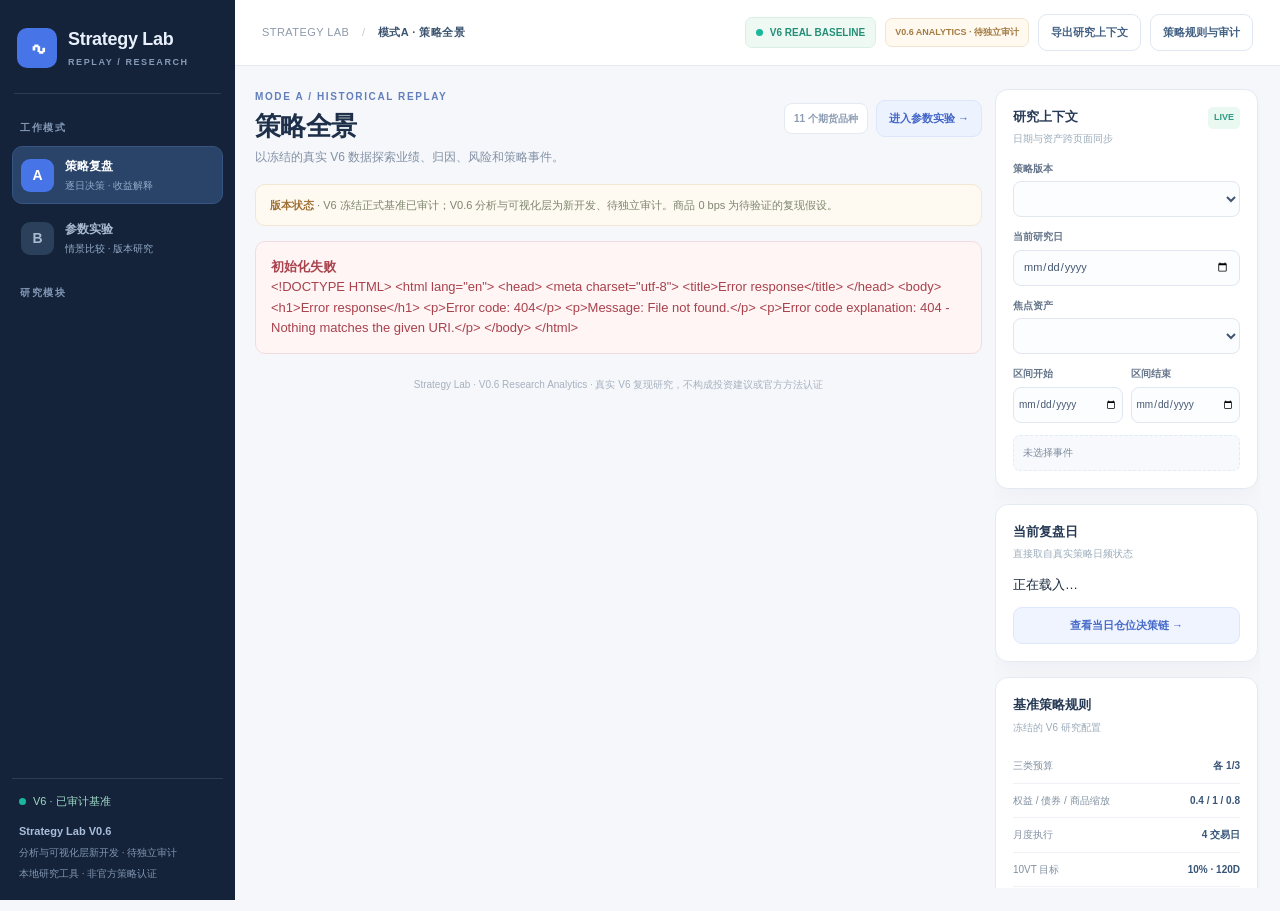
==== frontend/index.html @ ce80e4d6 "Add Strategy Lab V0.6 research analytics workstation" ====
<!doctype html>
<html lang="zh-CN">
<head>
  <meta charset="utf-8">
  <meta name="viewport" content="width=device-width, initial-scale=1">
  <title>Strategy Lab · V0.6 Research Analytics</title>
  <link rel="stylesheet" href="styles.css?v=0.6.0">
</head>
<body>
  <aside class="sidebar">
    <div class="brand"><div class="brand-mark">∿</div><div><h1>Strategy Lab</h1><p>REPLAY / RESEARCH</p></div></div>
    <div class="sidebar-divider"></div>
    <div class="nav-caption">工作模式</div>
    <div class="mode-choices" aria-label="工作模式">
      <button class="mode-button active" data-mode="A" type="button"><span class="mode-letter">A</span><span><strong>策略复盘</strong><small>逐日决策 · 收益解释</small></span></button>
      <button class="mode-button" data-mode="B" type="button"><span class="mode-letter">B</span><span><strong>参数实验</strong><small>情景比较 · 版本研究</small></span></button>
    </div>
    <div class="nav-caption">研究模块</div>
    <nav id="nav" aria-label="研究模块"></nav>
    <div class="sidebar-note"><div class="version-pill"><span class="dot"></span> V6 · 已审计基准</div><strong>Strategy Lab V0.6</strong><span>分析与可视化层新开发 · 待独立审计</span><span>本地研究工具 · 非官方策略认证</span></div>
  </aside>
  <main class="workspace">
    <header class="topbar">
      <div class="breadcrumb">STRATEGY LAB <span>/</span> <strong id="breadcrumbTitle">模式A · 策略全景</strong></div>
      <div class="topbar-actions">
        <span class="source-state"><span class="dot"></span> V6 REAL BASELINE</span><span class="layer-state">V0.6 ANALYTICS · 待独立审计</span>
        <button id="exportContext" type="button" class="ghost-button">导出研究上下文</button>
        <button id="rulesBtn" type="button" class="ghost-button">策略规则与审计</button>
      </div>
    </header>
    <div class="workspace-body">
      <div class="canvas">
        <section class="hero">
          <div><span class="eyebrow" id="pageEyebrow">MODE A / HISTORICAL REPLAY</span><h2 id="title">策略全景</h2><p id="subtitle">以冻结的真实 V6 数据探索业绩、归因、风险和策略事件。</p></div>
          <div class="hero-tools"><span class="small-pill">11 个期货品种</span><button class="subtle-button" type="button" id="modeJump">进入参数实验 →</button></div>
        </section>
        <div class="data-note"><strong>版本状态</strong> · V6 冻结正式基准已审计；V0.6 分析与可视化层为新开发、待独立审计。商品 0 bps 为待验证的复现假设。</div>
        <section id="content" class="content" aria-live="polite"><div class="loading-card">正在读取 V6 research snapshot…</div></section>
      <footer class="main-foot">Strategy Lab · V0.6 Research Analytics · 真实 V6 复现研究，不构成投资建议或官方方法认证</footer>
      </div>
      <aside class="rightcol" aria-label="全局研究控制台">
        <section class="panel side-panel">
          <div class="side-heading"><div><h3>研究上下文</h3><p>日期与资产跨页面同步</p></div><span class="tiny-indicator">LIVE</span></div>
          <section class="research-context" aria-label="Research Context">
            <label>策略版本<select id="strategyVersion"></select></label>
            <label>当前研究日<input id="selectedDate" type="date"></label>
            <label>焦点资产<select id="selectedAsset"></select></label>
            <div class="field-row"><label>区间开始<input id="fromDate" type="date"></label><label>区间结束<input id="toDate" type="date"></label></div>
            <div class="context-event" id="contextEvent">未选择事件</div>
          </section>
        </section>
        <section class="panel side-panel">
          <div class="side-heading"><div><h3>当前复盘日</h3><p>直接取自真实策略日频状态</p></div></div>
          <div id="sideDailySummary" class="side-daily-summary">正在载入…</div>
          <button class="side-action" type="button" data-open-page="1">查看当日仓位决策链 →</button>
        </section>
        <section class="panel side-panel">
          <div class="side-heading"><div><h3>基准策略规则</h3><p>冻结的 V6 研究配置</p></div></div>
          <div class="rule-sheet"><div><span>三类预算</span><b>各 1/3</b></div><div><span>权益 / 债券 / 商品缩放</span><b>0.4 / 1 / 0.8</b></div><div><span>月度执行</span><b>4 交易日</b></div><div><span>10VT 目标</span><b>10% · 120D</b></div><div><span>Cap</span><b>10VT 之前</b></div><div><span>商品成本</span><b>0bps · 待核</b></div></div>
          <button class="side-action" type="button" id="rulesFromSide">查看完整规则 →</button>
        </section>
        <section class="panel side-panel mode-helper"><div class="side-heading"><div><h3>两种研究模式</h3><p>A 解释历史，B 比较反事实</p></div></div><div class="helper-row"><b>A</b><span>研究某天为什么持有这个仓位</span></div><div class="helper-row"><b>B</b><span>仅修改实验配置，后端真实重跑</span></div><button class="side-action" data-mode-switch="B" type="button">切换到参数实验 →</button></section>
      </aside>
    </div>
  </main>
  <dialog id="rulesDialog"><div class="dialog-head"><div><span class="eyebrow">SOURCE OF TRUTH</span><h3>V6 规则与审计状态</h3></div><button class="close" type="button" aria-label="关闭">×</button></div><div id="rulesBody"></div></dialog>
  <script>window.DEMO_MODE=false;</script>
  <script src="app.js?v=0.5.1"></script>
</body>
</html>
---- frontend/styles.css ----
/* Strategy Lab V0.5.1 — research-light interface, based on V0.3 reference visual language.
   This file changes presentation only. All official values remain served by V6 APIs. */
:root {
  --nav:#142339;--nav-hover:#213650;--nav-line:#293e56;
  --bg:#f5f7fb;--panel:#fff;--panel-soft:#f9fbfe;
  --text:#1a2a3f;--text-strong:#233752;--muted:#8090a6;--soft:#647890;
  --line:#e4eaf2;--line-strong:#d4dfeb;
  --blue:#476de0;--blue-fade:#edf2ff;--cyan:#139b85;--cyan2:#158f80;
  --orange:#cc9752;--red:#c96c78;--green:#189679;--purple:#8b76c9;
  --shadow:0 8px 28px rgba(24,40,70,.035);--radius:13px;
}
* {box-sizing:border-box}
html{background:var(--bg);scroll-behavior:smooth}
body{margin:0;min-height:100vh;display:grid;grid-template-columns:235px minmax(0,1fr);background:var(--bg);font:13px/1.55 Inter,-apple-system,BlinkMacSystemFont,"Segoe UI","PingFang SC","Microsoft YaHei",sans-serif;color:var(--text)}
button, input, select{font:inherit}
button{cursor:pointer}
button:disabled{cursor:not-allowed;opacity:.5}
button:focus-visible,input:focus-visible,select:focus-visible{outline:3px solid #a9bef3;outline-offset:2px}
.sidebar{background:var(--nav);color:#e8f0fc;position:sticky;top:0;height:100vh;z-index:20;display:flex;flex-direction:column;padding:24px 15px 19px;overflow:auto;scrollbar-width:thin;scrollbar-color:#3d536b transparent}
.brand{display:flex;align-items:center;gap:11px;padding:2px 5px 4px}
.brand-mark{height:40px;width:40px;border-radius:10px;display:grid;place-items:center;background:#4775e7;color:#fff;font-size:26px;line-height:1;font-weight:800}
.brand h1{font-size:18px;margin:0;letter-spacing:-.3px}.brand p{font-size:9px;color:#859bb8;letter-spacing:1.6px;margin:2px 0 0;font-weight:700}
.sidebar-divider{height:1px;background:var(--nav-line);margin:19px 2px 9px}
.nav-caption{font-size:10px;color:#8499b7;letter-spacing:1.5px;font-weight:700;margin:17px 8px 11px}
.mode-choices{display:grid;gap:5px}
.mode-button{display:flex;width:100%;align-items:center;gap:11px;background:none;border:1px solid transparent;color:#a9bbd0;text-align:left;padding:10px 8px;border-radius:10px}
.mode-button:hover{background:#20344e;color:white}.mode-button.active{color:#fff;background:#294369;border-color:#365583}
.mode-letter{display:grid;place-items:center;width:33px;height:33px;background:#2a405b;border-radius:9px;font-size:14px;font-weight:800;flex:none}.mode-button.active .mode-letter{background:#4775e7}
.mode-button strong,.mode-button small{display:block}.mode-button strong{font-size:12px}.mode-button small{font-size:10px;color:#91a8c6;margin-top:2px}
#nav{display:grid;gap:4px}#nav button{display:flex;gap:10px;align-items:center;padding:10px 11px;border-radius:8px;text-align:left;border:0;background:transparent;color:#a8b9ce;font-size:12px;width:100%}
#nav button:hover{background:var(--nav-hover);color:#f8faff}#nav button.active{background:#243b57;color:#fff;font-weight:750}
.nav-index{width:17px;font-size:10px;color:#6d89aa;font-variant-numeric:tabular-nums}#nav button.active .nav-index{color:#adc4ff}
.sidebar-note{display:grid;gap:5px;margin-top:auto;border-top:1px solid var(--nav-line);padding:14px 7px 0;color:#8196b2;font-size:10px}
.sidebar-note strong{color:#aabfdd;font-size:11px;margin-top:8px}.version-pill{display:flex;align-items:center;gap:7px;font-size:11px;color:#9dd9c5}.dot{height:7px;width:7px;border-radius:50%;background:#1ab89a;display:inline-block;flex:none}
.workspace{min-width:0}
.topbar{height:66px;position:sticky;top:0;z-index:15;padding:0 27px;background:rgba(255,255,255,.97);border-bottom:1px solid var(--line);display:flex;align-items:center;justify-content:space-between;gap:12px}
.breadcrumb{color:#8d9aab;font-size:11px;letter-spacing:.04em}.breadcrumb span{margin:0 9px;color:#c0c9d4}.breadcrumb strong{color:#3b536f}
.topbar-actions{display:flex;align-items:center;gap:9px}.source-state{display:flex;align-items:center;gap:7px;padding:7px 10px;border-radius:7px;color:#258e77;background:#eef9f4;border:1px solid #d9efe6;font-size:10px;font-weight:750;white-space:nowrap}
.ghost-button,.subtle-button,.secondary-button,.side-action,.primary-button,.icon-button{border-radius:9px;padding:9px 12px;font-size:11px;font-weight:700;border:1px solid #dfe7f0;background:#fff;color:#426083;transition:.15s}
.ghost-button:hover,.side-action:hover,.secondary-button:hover{background:#f2f6ff;border-color:#bed0f4}.subtle-button{background:#edf2ff;border-color:#dce6fc;color:#4265c8}.subtle-button:hover{background:#dfe9ff}
.primary-button{background:var(--blue);color:#fff;border-color:var(--blue)}.primary-button:hover{background:#385ccb}
.workspace-body{display:grid;grid-template-columns:minmax(0,1fr) 292px;gap:17px;align-items:start;max-width:1920px;margin:auto;padding:25px 26px 38px}
.canvas{min-width:0}.hero{display:flex;justify-content:space-between;align-items:start;gap:12px;margin-bottom:17px}.eyebrow{display:block;font-size:10px;letter-spacing:1.6px;font-weight:800;color:#627fba;margin-bottom:5px}.hero h2{font-size:26px;line-height:1.25;letter-spacing:-.55px;margin:0 0 6px;font-weight:780;color:#1e3049}.hero p{color:#8290a3;margin:0;font-size:12px}.hero-tools{display:flex;gap:8px;align-items:center;padding-top:11px;white-space:nowrap}.small-pill{background:#fff;border:1px solid var(--line);border-radius:8px;color:#8b9bb1;padding:7px 9px;font-size:10px;font-weight:700}
.data-note{padding:11px 14px;color:#7d856e;background:#fffaf1;border:1px solid #f1e7d3;border-radius:10px;margin-bottom:15px;font-size:11px;line-height:1.7}.data-note strong{color:#9e7035}
.content{display:grid;gap:15px;min-width:0;align-items:start}
.main-foot{color:#a6b1bf;font-size:10px;text-align:center;margin-top:23px}
.rightcol{display:grid;gap:15px;position:sticky;top:83px;overflow:auto;max-height:calc(100vh - 101px);scrollbar-width:thin;scrollbar-color:#d1dce9 transparent;padding-right:2px;min-width:0}
.panel,.kpi,.metric-box{background:var(--panel);border:1px solid var(--line);box-shadow:var(--shadow);border-radius:var(--radius);min-width:0}
.panel{padding:19px}.side-panel{padding:17px}.side-heading{display:flex;justify-content:space-between;align-items:start;gap:8px;margin-bottom:14px}.side-heading h3{margin:0;font-size:13px}.side-heading p{font-size:10px;color:#9aabba;margin:4px 0 0}.tiny-indicator{font-size:9px;font-weight:700;color:#319b86;background:#e9f8f1;border-radius:5px;padding:4px 6px}
.research-context{display:grid;gap:12px}.research-context label{display:grid;gap:5px;font-size:10px;font-weight:750;color:#64748a}.research-context input,.research-context select,.form-grid input,.form-grid select,.filters select,.filters input{width:100%;min-width:0;height:36px;border:1px solid #e0e7f0;border-radius:8px;background:#fcfdff;color:#435670;padding:7px 9px;font-size:11px;font-weight:500}
.research-context input:focus,.research-context select:focus{border-color:#96b1f3}.field-row{display:grid;grid-template-columns:1fr 1fr;gap:8px}.field-row label input{padding:6px 4px;font-size:10px}
.context-event{font-size:10px;color:#7b8a9c;border:1px dashed #e2eaf6;border-radius:7px;background:#f7f9fd;padding:9px;line-height:1.6;min-height:36px;overflow-wrap:anywhere}
.side-daily-summary{margin-bottom:12px}.side-date{font-size:20px;font-weight:800;color:#3559a8;margin:1px 0 10px}.side-stat{display:flex;justify-content:space-between;gap:8px;padding:9px 0;border-bottom:1px solid #edf1f6;font-size:11px}.side-stat span{color:#8494a8}.side-stat b{font-variant-numeric:tabular-nums;color:#354d6e}.side-stat b.positive{color:var(--green)}.side-stat b.negative{color:var(--red)}
.side-action{width:100%;text-align:center;font-size:11px;color:#456aca;background:#f0f4ff;border-color:#dce7fd}.rule-sheet>div{display:flex;gap:8px;justify-content:space-between;border-bottom:1px solid #eef2f6;padding:9px 0;font-size:10px}.rule-sheet>div:last-child{border-bottom:0}.rule-sheet span{color:#8190a2}.rule-sheet b{font-size:10px;white-space:nowrap;color:#385578}.rule-sheet+.side-action{margin-top:12px}.helper-row{display:flex;gap:9px;align-items:center;padding:8px 0;color:#7d8ea2;font-size:10px}.helper-row b{background:#edf1fb;color:#5375c5;width:24px;height:24px;border-radius:7px;display:grid;place-items:center;font-size:12px}.mode-helper .side-action{margin-top:11px}
.kpi-grid{display:grid;grid-template-columns:repeat(4,minmax(0,1fr));gap:11px}.kpi{min-height:95px;padding:15px 16px}.kpi .label{color:#8090a6;font-size:11px}.kpi .value{font-size:23px;line-height:1.25;font-weight:790;margin:9px 0 6px;letter-spacing:-.6px;font-variant-numeric:tabular-nums;color:#2a3d58;overflow-wrap:anywhere}.kpi .sub{font-size:10px;color:#9ca9b9}.kpi.accent .value{color:#456bd3}.kpi.negative .value{color:#c86e7b}.overview-kpis .kpi{min-height:111px}.secondary-kpis .kpi{min-height:89px;padding:13px}.secondary-kpis .kpi .value{font-size:19px}
.grid2{display:grid;grid-template-columns:minmax(0,1.15fr) minmax(0,.85fr);gap:15px;align-items:start}.overview-featured{grid-template-columns:minmax(0,1.38fr) minmax(0,.72fr)}.grid3{display:grid;grid-template-columns:repeat(3,minmax(0,1fr));gap:15px}
.panel-head{display:flex;align-items:start;justify-content:space-between;gap:10px;margin-bottom:14px}.panel-head>div:first-child{margin-right:auto}.panel h3{font-size:13px;font-weight:750;margin:0;color:#273a55}.panel h4{font-size:12px;color:#4e6787;margin:0}.panel .desc,.muted{color:#96a2b3}.desc{font-size:10px;line-height:1.6;margin:5px 0 0}.panel-actions{display:flex;gap:6px;align-items:center}
.chart{display:block;width:100%;min-height:190px}.chart text{font-family:inherit}.chart-grid{stroke:#e9edf4;stroke-width:1;stroke-dasharray:4 4}.chart-axis{fill:#96a5b6;font-size:10px}.chart-line{stroke:var(--blue);fill:none;stroke-width:2.5;stroke-linecap:round;stroke-linejoin:round}.chart-line.secondary{stroke:#21a18b;stroke-width:2;opacity:.85}.chart-marker{fill:#e1a35a;stroke:white;stroke-width:2}.legend{display:flex;gap:15px;flex-wrap:wrap;color:#8090a5;font-size:10px;margin:8px 0 4px}.legend span:before{content:"";background:#476de0;display:inline-block;height:8px;width:8px;border-radius:50%;margin-right:6px}.legend span:nth-child(2):before{background:#20a18b}.legend span:nth-child(3):before{background:#d6a35e}
.scrub-top{display:flex;align-items:center;justify-content:space-between;margin-top:13px;color:#92a0af;font-size:10px}.scrub-top strong{color:#3d62b2;font-size:11px}.date-scrub{width:100%;accent-color:var(--blue);margin:11px 0 2px}
.daily-inspector{display:grid;gap:12px}.inspector-date{font-size:18px;font-weight:800;color:#38547c;display:flex;align-items:center;justify-content:space-between;gap:8px}.inspector-kpis{display:grid;grid-template-columns:1fr 1fr;gap:8px}.inspector-kpis>div{padding:11px;border:1px solid #e8edf4;border-radius:9px;background:#f8fafd}.inspector-kpis small{display:block;color:#8e9eae;font-size:10px}.inspector-kpis strong{display:block;font-size:17px;margin-top:6px;color:#37516f}.inspector-kpis strong.positive,.positive{color:var(--green)!important}.inspector-kpis strong.negative,.negative{color:var(--red)!important}
.section-title{font-size:10px;letter-spacing:.6px;color:#8898ac;font-weight:700;margin:2px 0 0}.holdings-bars{display:grid;gap:5px}.holding-row{width:100%;display:grid;grid-template-columns:26px minmax(0,1fr) 55px;gap:8px;align-items:center;padding:5px 4px;background:none;border:0;text-align:left;font-size:10px;color:#60748f}.holding-row:hover{background:#f7faff}.holding-row strong{text-align:right;font-variant-numeric:tabular-nums;color:#345076}.holding-track{background:#eef2f8;border-radius:5px;height:10px;overflow:hidden}.holding-track i{display:block;height:100%;border-radius:4px}.research-steps{display:grid;gap:10px;margin-bottom:14px}.research-steps>div{display:flex;gap:10px;padding:9px;border:1px solid #e9eef5;border-radius:8px;background:#fcfdff}.research-steps>div>span{background:#eaf0ff;color:#476bcf;border-radius:8px;width:26px;height:26px;display:grid;place-items:center;font-size:10px;font-weight:800}.research-steps section{display:grid;gap:2px}.research-steps strong{font-size:11px}.research-steps small{font-size:10px;color:#8998a9}.research-steps+.primary-button{width:100%}
.loading-card,.empty-state{border:1px dashed var(--line-strong);background:#fff;border-radius:12px;color:#8c9aac;padding:32px;text-align:center}
.table-wrap{overflow:auto;border:1px solid #e7edf5;border-radius:9px;max-height:590px}table{border-collapse:collapse;min-width:100%;font-size:11px}thead{background:#f8fafc;position:sticky;top:0;z-index:2}th,td{white-space:nowrap;text-align:right;border-bottom:1px solid #edf0f5;padding:10px 11px;font-variant-numeric:tabular-nums}th{color:#8392a6;font-weight:750}td{color:#52647c}td:first-child,th:first-child{text-align:left}tr:hover td{background:#fafcff}tr:last-child td{border-bottom:0}
.badge{display:inline-flex;align-items:center;background:#f1f4f9;border:1px solid #e4eaf2;border-radius:6px;color:#7c8da3;padding:4px 7px;font-size:9px;font-weight:700}.badge.success{background:#e9f7f0;color:#268e72;border-color:#d3eddf}.badge.warn{background:#fff6e7;color:#b08744;border-color:#f3e4cb}.badge.neutral{color:#7b8b9f;background:#f5f7fa;border-color:#e8ecf2}.badge.danger{color:#c47174;background:#fff0ef;border-color:#f3dedd}
.quick-grid{display:grid;grid-template-columns:repeat(2,minmax(0,1fr));gap:8px}.quick-card{background:#f9fbfe;border:1px solid #e8edf5;border-radius:9px;padding:12px;text-align:left;display:grid;gap:5px}.quick-card strong{font-size:11px;color:#324d6d}.quick-card span{font-size:10px;color:#8797ac;overflow-wrap:anywhere}.quick-card:hover{background:#eef3ff;border-color:#b5c7f1}
.decision-hero{display:grid;grid-template-columns:minmax(140px,.95fr) repeat(4,minmax(0,1fr));gap:10px}.asset-hero{border:1px solid #d6e2f7;background:#eaf1ff;border-radius:12px;padding:15px}.asset-hero .class{font-size:10px;color:#6882b2}.asset-hero .symbol{font-size:27px;color:#385bc0;font-weight:800}.metric-box{padding:13px;display:grid;align-content:center}.metric-box span{font-size:10px;color:#91a1b1}.metric-box strong{font-size:19px;color:#344a67;margin-top:8px;overflow-wrap:anywhere}
.pipeline{display:grid;grid-template-columns:repeat(5,minmax(0,1fr));gap:8px}.pipe-step{border:1px solid #e4eaf3;border-radius:9px;background:#fafbfe;padding:12px 10px;text-align:left;min-height:75px;color:#456079;position:relative}.pipe-step:hover,.pipe-step.active{background:#edf2ff;border-color:#adc1f4}.pipe-step .n{font-size:9px;color:#95a7bf}.pipe-step strong{display:block;font-size:11px;color:#304d75;margin:5px 0}.pipe-step .mini{display:block;color:#748bb4;font-size:10px}.pipe-step:not(:last-child):after{content:"→";position:absolute;right:-8px;top:50%;z-index:1;color:#8499b5;font-weight:700}
.detail-grid{display:grid;grid-template-columns:repeat(2,minmax(0,1fr));gap:9px}.detail-item{background:#f9fbfd;border:1px solid #e9eef4;border-radius:9px;padding:10px;min-width:0}.detail-item .k{font-size:10px;color:#899bb0}.detail-item .v{font-size:12px;color:#3d5779;overflow-wrap:anywhere;font-weight:750;margin-top:6px}.formula{margin-top:12px;background:#f4f7ff;border:1px solid #e2e9fa;color:#476184;border-radius:9px;padding:12px;font-size:11px;line-height:1.9;overflow-wrap:anywhere}.time-warning{margin-top:11px;padding:11px 12px;border:1px solid #f1e2c9;border-radius:9px;background:#fff9f0;color:#9c773d;font-size:11px}
.event-layout{display:grid;grid-template-columns:210px minmax(0,1fr);gap:12px}.event-layout>.panel:last-child{grid-column:1/-1}.filters{display:grid;gap:12px}.filters label{display:grid;gap:5px;color:#71849b;font-size:10px}.event-list{display:grid;gap:7px;max-height:600px;overflow:auto;padding-right:4px}.event-list.compact{max-height:390px}.event-row{display:grid;grid-template-columns:88px 85px minmax(0,1fr) 45px;gap:8px;align-items:center;border:1px solid #e8edf5;border-radius:9px;padding:10px 9px;color:#4e6481;text-align:left;background:#fcfdff}.event-row:hover,.event-row.active{border-color:#adc4f1;background:#f5f8ff}.event-row .date{font-size:10px;color:#7d90a9;font-variant-numeric:tabular-nums}.event-row .type{font-size:9px;color:#397abb}.event-row .title{font-size:10px;overflow:hidden;white-space:nowrap;text-overflow:ellipsis}.severity{height:5px;width:42px;overflow:hidden;background:#edf0f5;border-radius:4px}.severity i{height:100%;display:block;background:#dba069}.event-detail{display:grid;gap:11px}.event-detail .big-date{font-size:21px;font-weight:800;color:#315a9a}.event-actions{display:flex;gap:8px;flex-wrap:wrap}
.bar-list{display:grid;gap:8px}.bar-row{display:grid;grid-template-columns:70px minmax(0,1fr) 75px;gap:8px;align-items:center}.bar-row .name{font-size:10px;color:#73869c}.bar-track{height:13px;border-radius:5px;background:#eef2f7;position:relative;overflow:hidden}.bar-zero{position:absolute;left:50%;top:0;bottom:0;width:1px;background:#b6c2d0}.bar-fill{position:absolute;top:0;bottom:0;border-radius:3px}.bar-fill.pos{left:50%;background:#1a9b83}.bar-fill.neg{right:50%;background:#d07b85}.bar-value{font-size:10px;text-align:right;font-variant-numeric:tabular-nums}
.roll-timeline{display:flex;overflow:auto;padding:11px 0;gap:0}.roll-block{min-width:156px;border-top:2px solid #c9d7ee;padding:13px 9px 5px;position:relative}.roll-block:before{content:"";position:absolute;width:8px;height:8px;border-radius:50%;left:9px;top:-5px;background:#567bcf}.roll-block .rdate{font-size:10px;color:#8596ae}.roll-block strong{display:block;color:#3e597d;font-size:11px;margin:6px 0}.roll-block span{color:#8194a9;font-size:9px}.timing-diagram{display:grid;grid-template-columns:repeat(5,minmax(0,1fr));gap:6px;align-items:center}.timing-step{padding:11px 5px;border:1px solid #e6ecf4;background:#f9fbfe;border-radius:9px;text-align:center;color:#58708d;font-size:10px}.timing-arrow{text-align:center;color:#94a9cc;font-size:17px}
.form-grid{display:grid;grid-template-columns:repeat(3,minmax(0,1fr));gap:14px}.form-grid label{display:grid;gap:6px;color:#667d99;font-size:11px}.form-grid input,.form-grid select{height:39px}.form-grid .primary-button{margin-top:3px}.run-status{padding:13px;background:#f8fafd;border:1px solid #e6ecf5;border-radius:9px;color:#718198;font-size:11px}.compare-grid{display:grid;grid-template-columns:1fr 1fr 1fr;gap:8px}.compare-head,.compare-cell{border:1px solid #e6ecf4;background:#f9fbff;border-radius:9px;padding:12px;color:#4d6481;font-size:11px}.compare-head{background:#eef3ff;color:#4567b8;font-weight:750}.delta-pos{color:var(--green)}.delta-neg{color:var(--red)}
.version-list{display:grid;gap:8px}.version-row{display:grid;grid-template-columns:65px minmax(0,1fr) 145px;gap:9px;align-items:center;background:#f9fbfe;border:1px solid #e9eef5;border-radius:10px;padding:12px}.version-row .v{font-size:22px;font-weight:800;color:#3d62bc}.version-row.disabled{opacity:.65}.lineage-grid{display:grid;grid-template-columns:repeat(2,minmax(0,1fr));gap:9px}.lineage-card{padding:12px;background:#f9fbfe;border:1px solid #e6edf5;border-radius:10px}.lineage-card h4{margin:0 0 7px;font-size:11px;color:#3e5f8b;overflow-wrap:anywhere}.lineage-card p{color:#7b8ea5;font-size:10px}.lineage-card code{color:#66819f;font-size:9px;overflow-wrap:anywhere}
.callout{padding:11px 13px;background:#f5f8ff;border:1px solid #e1e9fc;border-radius:9px;color:#6e83a2;font-size:11px}.callout.warning{background:#fff9ee;border-color:#f1e5d0;color:#a17b43}.callout.success{background:#effaf4;border-color:#d8ecdf;color:#2d9376}
hr{border:0;border-top:1px solid #edf1f6;margin:16px 0}
dialog{width:min(850px,94vw);max-height:84vh;overflow:auto;border:1px solid #e1e8f3;border-radius:16px;background:white;color:var(--text);padding:0;box-shadow:0 30px 100px #1a2c4355}dialog::backdrop{background:#10203388}.dialog-head{display:flex;justify-content:space-between;align-items:start;position:sticky;top:0;background:white;border-bottom:1px solid #e8eef5;z-index:1;padding:19px}.dialog-head h3{font-size:16px;margin:0}.dialog-head .close{font-size:22px;background:transparent;border:0;color:#7287a0}.dialog-section{padding:20px;border-bottom:1px solid #edf1f6}.json-pre{background:#f7f9fd;color:#53708e;font-size:10px;line-height:1.65;padding:12px;max-height:300px;overflow:auto;white-space:pre-wrap;border:1px solid #e7edf5;border-radius:9px}.error-card{border:1px solid #f2dce0;background:#fff5f5;color:#a8424c;padding:15px;border-radius:10px}
@media(max-width:1350px){.workspace-body{grid-template-columns:minmax(0,1fr) 265px;padding:23px 20px;gap:13px}.overview-featured,.grid2{grid-template-columns:minmax(0,1fr)}.kpi-grid{grid-template-columns:repeat(4,minmax(0,1fr))}.sidebar{padding-left:12px;padding-right:12px}}
@media(max-width:1100px){body{grid-template-columns:204px minmax(0,1fr)}.workspace-body{grid-template-columns:minmax(0,1fr)}.rightcol{position:static;overflow:visible;max-height:none;grid-row:1;grid-template-columns:repeat(2,minmax(0,1fr))}.research-context{grid-template-columns:repeat(2,minmax(0,1fr))}.field-row{grid-column:1/-1}.context-event{grid-column:1/-1}.hero-tools{display:none}.kpi-grid{grid-template-columns:repeat(2,minmax(0,1fr))}.rightcol .side-panel:nth-child(3),.mode-helper{display:none}}
@media(max-width:760px){body{display:block}.sidebar{position:relative;height:auto;gap:5px;padding:11px 14px}.sidebar-divider,.sidebar-note,.nav-caption{display:none}.brand{padding:0 0 8px}.mode-choices{grid-template-columns:1fr 1fr}.mode-button{padding:7px}.mode-button small{display:none}#nav{display:flex;overflow:auto;gap:3px;padding:8px 0 3px}#nav button{white-space:nowrap;width:auto;flex:none;padding:8px}.topbar{position:relative;height:auto;padding:10px 14px;min-height:53px}.breadcrumb{display:none}.topbar-actions{width:100%;justify-content:space-between;gap:5px}.source-state{font-size:9px}.ghost-button{font-size:10px;padding:7px}.workspace-body{padding:16px 11px}.rightcol{grid-template-columns:1fr}.rightcol .side-panel:not(:first-child){display:none}.research-context{grid-template-columns:repeat(2,minmax(0,1fr))}.hero h2{font-size:22px}.kpi-grid{grid-template-columns:repeat(2,minmax(0,1fr))}.kpi .value{font-size:21px}.overview-featured,.grid2,.grid3,.event-layout{grid-template-columns:1fr}.event-layout>.panel:last-child{grid-column:auto}.decision-hero{grid-template-columns:repeat(2,minmax(0,1fr))}.asset-hero{grid-column:1/-1}.pipeline{grid-template-columns:repeat(2,minmax(0,1fr))}.pipe-step:after{display:none}.form-grid,.lineage-grid{grid-template-columns:1fr}.timing-diagram{grid-template-columns:repeat(5,minmax(40px,1fr))}.timing-step{font-size:9px}.panel{padding:14px}.event-row{grid-template-columns:77px 70px minmax(0,1fr)}.event-row .severity{display:none}.content{gap:11px}}

/* V0.6 research analytics */
.layer-state{display:flex;align-items:center;padding:7px 9px;border:1px solid #f0e4cf;border-radius:7px;background:#fff9ef;color:#a47b43;font-size:9px;font-weight:750;white-space:nowrap}
.analytics-controls{display:flex;align-items:end;gap:10px;flex-wrap:wrap;padding:12px 14px;background:#fff;border:1px solid var(--line);border-radius:10px;box-shadow:var(--shadow)}.analytics-controls label{display:grid;gap:4px;color:#74869c;font-size:10px;font-weight:700}.analytics-controls select{height:32px;min-width:125px;border:1px solid #e0e7f0;border-radius:7px;background:#fcfdff;padding:5px 8px;color:#405876;font-size:10px}.analytics-controls .check-label{display:flex;align-items:center;gap:6px;height:32px}.analytics-controls input[type=checkbox]{accent-color:var(--blue)}
.analytics-chart{display:block;width:100%;height:auto;min-height:230px}.chart-box{position:relative;min-width:0}.chart-box .legend{gap:8px 14px}.chart-box .legend button,.chart-box .legend span{display:inline-flex;align-items:center;gap:6px;border:0;background:transparent;color:#73849a;padding:0;font-size:10px}.chart-box .legend button{cursor:pointer}.chart-box .legend button:hover{color:#355fbc}.chart-box .legend button:before,.chart-box .legend span:before{content:"";display:inline-block;background:var(--legend-color,#476de0);height:3px;width:17px;border-radius:3px}.chart-tooltip{display:none;position:absolute;z-index:5;top:24px;min-width:150px;padding:9px 11px;border:1px solid #dce5f1;border-radius:8px;background:#fff;box-shadow:0 8px 24px #22395b20;color:#536983;font-size:10px;pointer-events:none}.chart-tooltip strong,.chart-tooltip span,.chart-tooltip small{display:block}.chart-tooltip strong{color:#2d4564;margin-bottom:4px}.chart-tooltip span{padding:2px 0}.chart-tooltip i{display:inline-block;width:7px;height:7px;border-radius:50%;margin-right:5px}.chart-tooltip small{color:#96a3b2;margin-top:4px}.chart-source{display:block;color:#9aa7b6;font-size:9px;margin-top:7px}.chart-axis-title{fill:#6e8097;font-size:10px;font-weight:700}.chart-box [data-hover-chart]{cursor:crosshair}.analytics-head{display:flex;align-items:center;justify-content:space-between;gap:8px;margin:8px 0}.analytics-head>div{display:flex;align-items:center;gap:6px;flex-wrap:wrap}.analytics-head small{color:#9aa6b5;font-size:9px}.icon-button{font-size:10px;padding:6px 9px;white-space:nowrap}.analytics-table th:first-child,.analytics-table td:first-child{position:sticky;left:0;background:#fff;z-index:1;text-align:left}.analytics-table th:first-child{background:#f8fafc;z-index:3}.analytics-table tbody tr.selected-row td{background:#f0f4ff}.analytics-table tbody tr{cursor:pointer}.analytics-table td .table-link{border:0;background:transparent;color:#496bc4;text-decoration:underline;text-underline-offset:2px;padding:0;font-size:inherit}.analytics-table .heat-cell{display:inline-block;min-width:45px;padding:3px 5px;border-radius:4px;background:#eaf7f1;text-align:right}.analytics-table .heat-cell.negative{background:#fff0f0}.selected-year-cell{outline:2px solid #5677d3}.method-note{font-size:10px;line-height:1.65;color:#8b99aa;margin-top:10px}.class-bars-wrap{display:grid;grid-template-columns:62px minmax(0,1fr);gap:4px;align-items:start;overflow-x:auto;padding:12px 0 4px}.contribution-axis{height:135px;display:flex;flex-direction:column;justify-content:space-between;text-align:right;color:#9ba7b5;font-size:9px;padding:2px 3px}.class-bars{display:flex;gap:6px;min-width:max-content;align-items:stretch}.year-bar-group{display:grid;grid-template-rows:18px 104px auto;gap:4px;min-width:72px;padding:4px;border:1px solid transparent;border-radius:8px;background:transparent;color:#71839a;cursor:pointer}.year-bar-group:hover,.year-bar-group.selected-year{background:#f3f6ff;border-color:#d4def6}.year-bar-group>strong{font-size:10px;text-align:center}.year-bar-group small{font-size:8px;line-height:1.3;text-align:left;white-space:normal}.year-bars{height:104px;display:flex;align-items:center;justify-content:center;gap:4px;position:relative;border-bottom:1px solid #e5eaf2}.zero-line{position:absolute;left:0;right:0;top:50%;height:1px;background:#aeb9c7}.vbar{z-index:1;width:10px;height:var(--bar-h);max-height:45px;background:var(--bar-color);border-radius:3px;opacity:.88}.vbar.neg{align-self:flex-end;transform:translateY(-50%)}.vbar.pos{align-self:flex-start;transform:translateY(50%)}.bar-missing{font-size:8px;color:#a9b2be}.parameter-grid{display:grid;grid-template-columns:repeat(2,minmax(0,1fr));gap:9px;margin-top:11px}.param-groups{display:grid;gap:14px}.param-group,.advanced-params{border:1px solid #e6ecf4;border-radius:10px;background:#fff;padding:14px}.param-group h4{margin:0 0 4px;font-size:12px;color:#3b5576}.parameter-card{border:1px solid #e8edf4;border-radius:9px;padding:11px;background:#fafbfd;min-width:0}.parameter-card.disabled{opacity:.78;background:#f8f9fb}.parameter-top{display:flex;align-items:center;justify-content:space-between;gap:6px}.parameter-top strong{font-size:11px;color:#3d5677}.parameter-note,.parameter-card small{display:block;color:#8c9bad;font-size:9px;line-height:1.5;margin-top:6px}.parameter-note b{color:#536d8d}.parameter-control{margin-top:8px}.parameter-control input,.parameter-control select{width:100%;height:33px;border:1px solid #dde5ef;border-radius:7px;background:white;padding:6px 8px;color:#405875;font-size:10px}.advanced-params summary{cursor:pointer;color:#49648c;font-weight:750;font-size:11px}.advanced-params .parameter-grid{margin-top:12px}.param-groups>.primary-button{justify-self:start}.dd-episode-overlay{cursor:pointer;transition:fill-opacity .15s}.dd-episode-overlay:hover,.dd-episode-overlay.active{fill-opacity:.34}.drawdown-chart .chart-axis{pointer-events:none}
@media(max-width:760px){.parameter-grid{grid-template-columns:1fr}.analytics-controls{align-items:stretch}.analytics-controls label{flex:1 1 42%}.analytics-controls select{min-width:0}.analytics-head{align-items:flex-start}.class-bars-wrap{grid-template-columns:46px minmax(0,1fr)}.year-bar-group{min-width:66px}.layer-state{font-size:8px;padding:5px}}
.data-table-details{margin-top:10px}.data-table-details summary{cursor:pointer;color:#58739a;font-size:10px;font-weight:700}.drawdown-attribution-note{margin:10px 0}
.analytics-controls{display:grid;grid-template-columns:repeat(auto-fit,minmax(145px,1fr));align-items:end;gap:11px 14px}.analytics-controls label{min-width:0}.analytics-controls .check-label{align-self:end;padding:0 0 7px}
.parameter-control input,.parameter-control select,.sensitivity-controls input,.sensitivity-controls select{width:100%;height:33px;border:1px solid #dde5ef;border-radius:7px;background:white;padding:6px 8px;color:#405875;font-size:10px}.sensitivity-controls{display:grid;grid-template-columns:minmax(140px,.7fr) minmax(180px,1fr) minmax(200px,2fr) auto auto;gap:9px;align-items:end}.sensitivity-controls label{display:grid;gap:5px;color:#71849b;font-size:10px}.sensitivity-estimate{font-size:10px;color:#8090a5;line-height:1.5}.sensitivity-controls .run-status{grid-column:1/-1}
@media(max-width:900px){.sensitivity-controls{grid-template-columns:1fr 1fr}.sensitivity-estimate,.sensitivity-controls .run-status{grid-column:1/-1}}
@media(max-width:760px){.sensitivity-controls{grid-template-columns:1fr}}
.export-status{display:inline-block;margin-left:7px;color:#71849b;font-size:9px}.export-status.error{color:#b4434e}
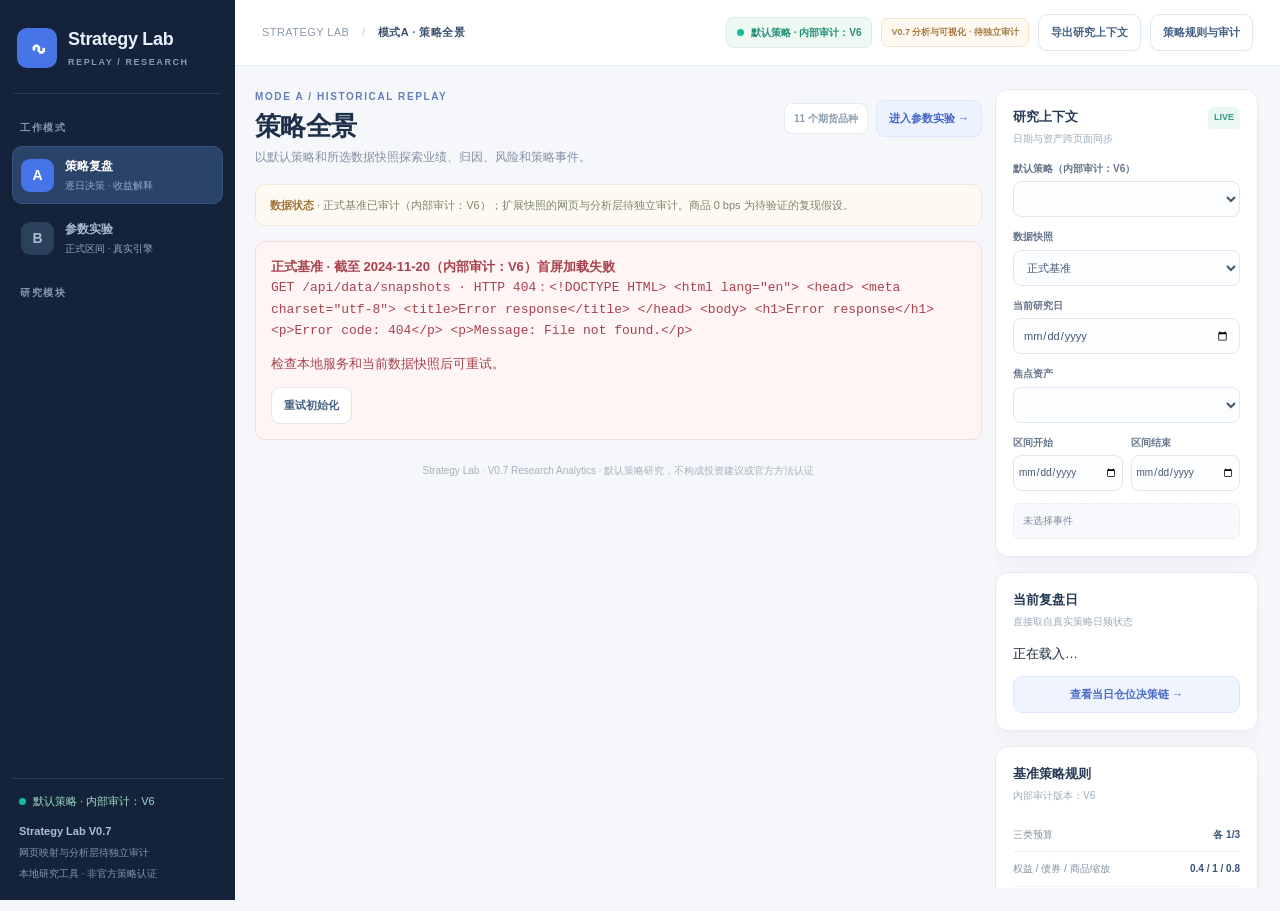
==== commit 7d9be790: "Publish snapshot-scoped V0.7 web analytics" ====
--- a/frontend/index.html
+++ b/frontend/index.html
@@ -3,8 +3,8 @@
 <head>
   <meta charset="utf-8">
   <meta name="viewport" content="width=device-width, initial-scale=1">
-  <title>Strategy Lab · V0.6 Research Analytics</title>
-  <link rel="stylesheet" href="styles.css?v=0.6.0">
+  <title>Strategy Lab · V0.7 Research Analytics</title>
+  <link rel="stylesheet" href="styles.css?v=0.7.0">
 </head>
 <body>
   <aside class="sidebar">
@@ -13,17 +13,17 @@
     <div class="nav-caption">工作模式</div>
     <div class="mode-choices" aria-label="工作模式">
       <button class="mode-button active" data-mode="A" type="button"><span class="mode-letter">A</span><span><strong>策略复盘</strong><small>逐日决策 · 收益解释</small></span></button>
-      <button class="mode-button" data-mode="B" type="button"><span class="mode-letter">B</span><span><strong>参数实验</strong><small>情景比较 · 版本研究</small></span></button>
+      <button class="mode-button" data-mode="B" type="button"><span class="mode-letter">B</span><span><strong>参数实验</strong><small>正式区间 · 真实引擎</small></span></button>
     </div>
     <div class="nav-caption">研究模块</div>
     <nav id="nav" aria-label="研究模块"></nav>
-    <div class="sidebar-note"><div class="version-pill"><span class="dot"></span> V6 · 已审计基准</div><strong>Strategy Lab V0.6</strong><span>分析与可视化层新开发 · 待独立审计</span><span>本地研究工具 · 非官方策略认证</span></div>
+    <div class="sidebar-note"><div class="version-pill"><span class="dot"></span> 默认策略 · 内部审计：V6</div><strong>Strategy Lab V0.7</strong><span>网页映射与分析层待独立审计</span><span>本地研究工具 · 非官方策略认证</span></div>
   </aside>
   <main class="workspace">
     <header class="topbar">
       <div class="breadcrumb">STRATEGY LAB <span>/</span> <strong id="breadcrumbTitle">模式A · 策略全景</strong></div>
       <div class="topbar-actions">
-        <span class="source-state"><span class="dot"></span> V6 REAL BASELINE</span><span class="layer-state">V0.6 ANALYTICS · 待独立审计</span>
+        <span class="source-state"><span class="dot"></span> 默认策略 · 内部审计：V6</span><span class="layer-state">V0.7 分析与可视化 · 待独立审计</span>
         <button id="exportContext" type="button" class="ghost-button">导出研究上下文</button>
         <button id="rulesBtn" type="button" class="ghost-button">策略规则与审计</button>
       </div>
@@ -31,18 +31,19 @@
     <div class="workspace-body">
       <div class="canvas">
         <section class="hero">
-          <div><span class="eyebrow" id="pageEyebrow">MODE A / HISTORICAL REPLAY</span><h2 id="title">策略全景</h2><p id="subtitle">以冻结的真实 V6 数据探索业绩、归因、风险和策略事件。</p></div>
+          <div><span class="eyebrow" id="pageEyebrow">MODE A / HISTORICAL REPLAY</span><h2 id="title">策略全景</h2><p id="subtitle">以默认策略和所选数据快照探索业绩、归因、风险和策略事件。</p></div>
           <div class="hero-tools"><span class="small-pill">11 个期货品种</span><button class="subtle-button" type="button" id="modeJump">进入参数实验 →</button></div>
         </section>
-        <div class="data-note"><strong>版本状态</strong> · V6 冻结正式基准已审计；V0.6 分析与可视化层为新开发、待独立审计。商品 0 bps 为待验证的复现假设。</div>
-        <section id="content" class="content" aria-live="polite"><div class="loading-card">正在读取 V6 research snapshot…</div></section>
-      <footer class="main-foot">Strategy Lab · V0.6 Research Analytics · 真实 V6 复现研究，不构成投资建议或官方方法认证</footer>
+          <div class="data-note" id="snapshotNote"><strong>数据状态</strong> · 正式基准已审计（内部审计：V6）；扩展快照的网页与分析层待独立审计。商品 0 bps 为待验证的复现假设。</div>
+        <section id="content" class="content" aria-live="polite"><div class="loading-card">正在读取默认策略数据快照…</div></section>
+      <footer class="main-foot">Strategy Lab · V0.7 Research Analytics · 默认策略研究，不构成投资建议或官方方法认证</footer>
       </div>
       <aside class="rightcol" aria-label="全局研究控制台">
         <section class="panel side-panel">
           <div class="side-heading"><div><h3>研究上下文</h3><p>日期与资产跨页面同步</p></div><span class="tiny-indicator">LIVE</span></div>
           <section class="research-context" aria-label="Research Context">
-            <label>策略版本<select id="strategyVersion"></select></label>
+            <label>默认策略（内部审计：V6）<select id="strategyVersion"></select></label>
+            <label>数据快照<select id="snapshotSelector"><option value="V6_FORMAL">正式基准</option></select></label>
             <label>当前研究日<input id="selectedDate" type="date"></label>
             <label>焦点资产<select id="selectedAsset"></select></label>
             <div class="field-row"><label>区间开始<input id="fromDate" type="date"></label><label>区间结束<input id="toDate" type="date"></label></div>
@@ -55,7 +56,7 @@
           <button class="side-action" type="button" data-open-page="1">查看当日仓位决策链 →</button>
         </section>
         <section class="panel side-panel">
-          <div class="side-heading"><div><h3>基准策略规则</h3><p>冻结的 V6 研究配置</p></div></div>
+          <div class="side-heading"><div><h3>基准策略规则</h3><p>内部审计版本：V6</p></div></div>
           <div class="rule-sheet"><div><span>三类预算</span><b>各 1/3</b></div><div><span>权益 / 债券 / 商品缩放</span><b>0.4 / 1 / 0.8</b></div><div><span>月度执行</span><b>4 交易日</b></div><div><span>10VT 目标</span><b>10% · 120D</b></div><div><span>Cap</span><b>10VT 之前</b></div><div><span>商品成本</span><b>0bps · 待核</b></div></div>
           <button class="side-action" type="button" id="rulesFromSide">查看完整规则 →</button>
         </section>
@@ -63,8 +64,8 @@
       </aside>
     </div>
   </main>
-  <dialog id="rulesDialog"><div class="dialog-head"><div><span class="eyebrow">SOURCE OF TRUTH</span><h3>V6 规则与审计状态</h3></div><button class="close" type="button" aria-label="关闭">×</button></div><div id="rulesBody"></div></dialog>
+  <dialog id="rulesDialog"><div class="dialog-head"><div><span class="eyebrow">SOURCE OF TRUTH</span><h3>默认策略规则与审计状态（内部审计：V6）</h3></div><button class="close" type="button" aria-label="关闭">×</button></div><div id="rulesBody"></div></dialog>
   <script>window.DEMO_MODE=false;</script>
-  <script src="app.js?v=0.5.1"></script>
+  <script src="app.js?v=0.7.0"></script>
 </body>
 </html>
